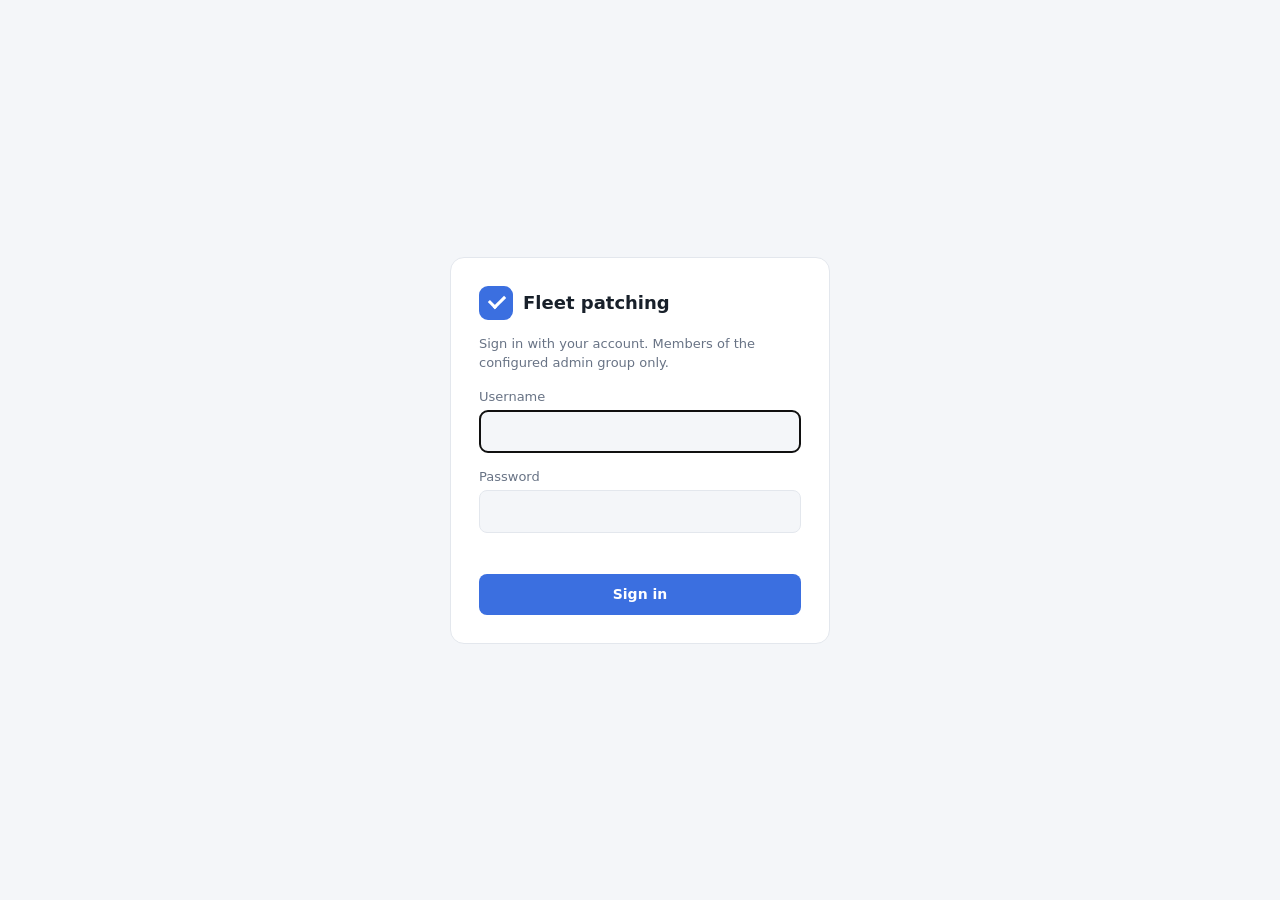
==== www/login.html @ 33665bac "ansiblefleet: initial public release Keep a fleet of Linux machines patched with Ansible from a smal" ====
<!doctype html>
<html lang="en">
<head>
<meta charset="utf-8">
<meta name="viewport" content="width=device-width, initial-scale=1">
<title>Sign in · Fleet patching</title>
<style>
:root { --bg:#f4f6f9; --s:#fff; --fg:#18202a; --m:#687385; --l:#e3e7ed; --a:#3b6fe0; --af:#fff; --f:#c62a32; }
@media (prefers-color-scheme: dark) {
  :root { --bg:#0e1217; --s:#141920; --fg:#e6eaf0; --m:#929cab; --l:#252c36; --a:#6d95ff; --af:#0e1217; --f:#ff6b72; }
}
* { box-sizing: border-box; }
body { margin: 0; min-height: 100vh; display: grid; place-items: center; padding: 16px;
       background: var(--bg); color: var(--fg); font: 14px/1.5 system-ui, -apple-system, "Segoe UI", Roboto, sans-serif; }
form { background: var(--s); border: 1px solid var(--l); border-radius: 14px; padding: 28px;
       width: min(380px, 100%); display: grid; gap: 14px; }
.brand { display: flex; gap: 10px; align-items: center; }
.logo { width: 34px; height: 34px; border-radius: 9px; background: var(--a); position: relative; }
.logo::after { content: ""; position: absolute; left: 10px; top: 9px; width: 13px; height: 7px;
               border: solid var(--af); border-width: 0 0 3px 3px; transform: rotate(-45deg); }
h1 { font-size: 18px; margin: 0; }
p { margin: 0; color: var(--m); font-size: 13px; }
label { display: grid; gap: 4px; font-size: 13px; color: var(--m); }
input { font: inherit; font-size: 15px; padding: 9px 10px; border-radius: 8px; border: 1px solid var(--l);
        background: var(--bg); color: var(--fg); }
button { font: inherit; font-weight: 600; padding: 10px; border-radius: 8px; border: 0;
         background: var(--a); color: var(--af); cursor: pointer; }
#err { color: var(--f); font-size: 13px; min-height: 1em; }
</style>
</head>
<body>
<form id="f">
  <div class="brand"><span class="logo" aria-hidden="true"></span><h1>Fleet patching</h1></div>
  <p>Sign in with your account. Members of the configured admin group only.</p>
  <label>Username<input name="u" autocomplete="username" required autofocus></label>
  <label>Password<input name="p" type="password" autocomplete="current-password" required></label>
  <div id="err" role="alert"></div>
  <button>Sign in</button>
</form>
<script>
document.getElementById("f").onsubmit = async (e) => {
  e.preventDefault();
  const f = e.target, err = document.getElementById("err");
  err.textContent = "";
  const r = await fetch("/api/login", {method: "POST", headers: {"Content-Type": "application/json", "X-Fleet": "1"},
    body: JSON.stringify({username: f.u.value, password: f.p.value})});
  if (r.ok) {
    const next = new URLSearchParams(location.search).get("next") || "/";
    location.href = next.startsWith("/") && !next.startsWith("//") ? next : "/";
    return;
  }
  let j = {};
  try { j = await r.json(); } catch (x) { /* not JSON */ }
  err.textContent = j.error || "Sign-in failed";
  f.p.value = "";
  f.p.focus();
};
</script>
</body>
</html>
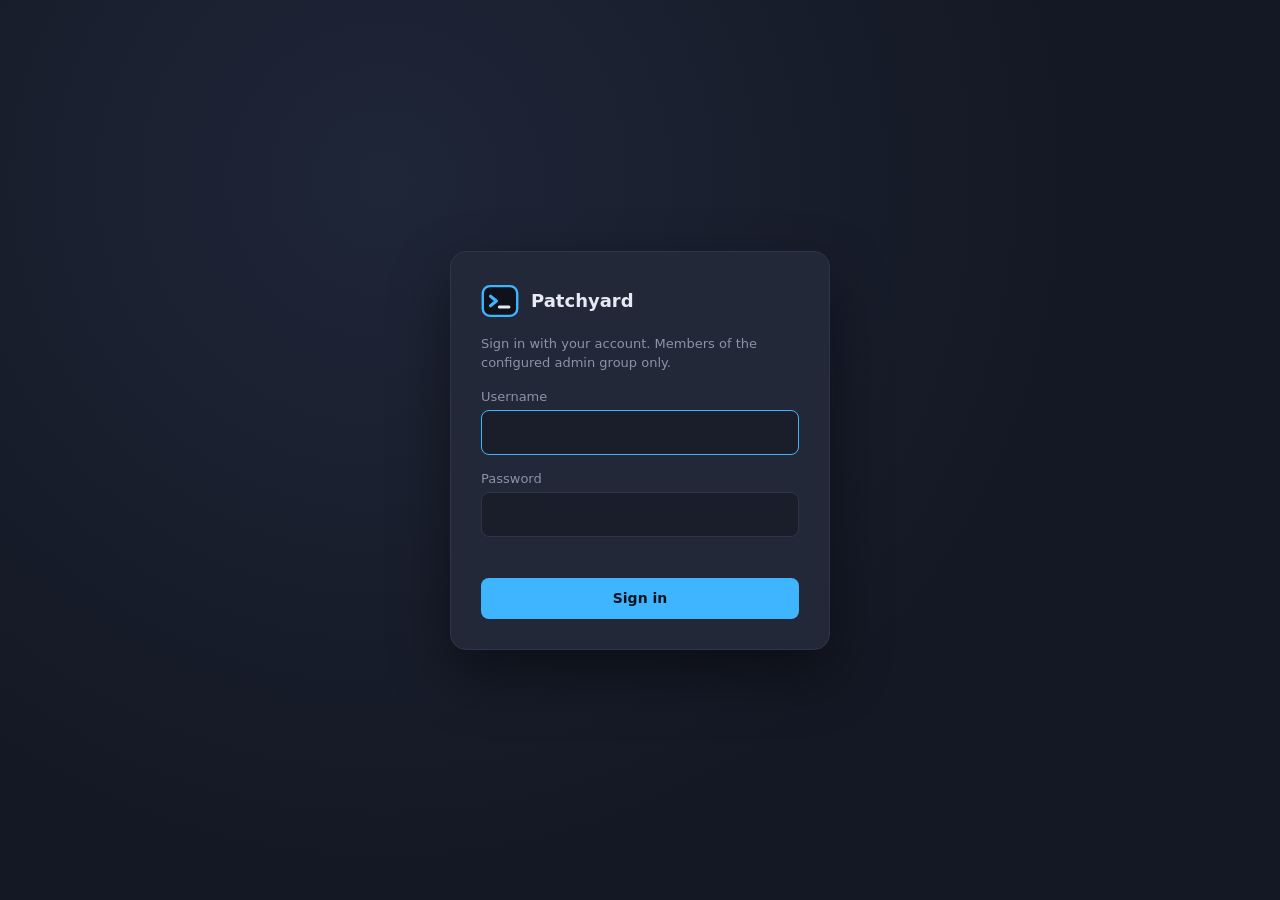
==== commit eb57c95b: "Patchyard: rename from ansiblefleet, plus everything since the first release The package, command an" ====
--- a/www/login.html
+++ b/www/login.html
@@ -3,34 +3,41 @@
 <head>
 <meta charset="utf-8">
 <meta name="viewport" content="width=device-width, initial-scale=1">
-<title>Sign in · Fleet patching</title>
+<title>Sign in · Patchyard</title>
+<link rel="icon" href="data:image/svg+xml,<svg xmlns='http://www.w3.org/2000/svg' viewBox='0 0 32 32'><rect x='1.5' y='3.5' width='29' height='25' rx='6' fill='%23161a26' stroke='%2340b5ff' stroke-width='2'/><path d='M8 12l5 4-5 4' fill='none' stroke='%2340b5ff' stroke-width='2.6' stroke-linecap='round' stroke-linejoin='round'/><path d='M15.5 21h8' stroke='%23e7eaf2' stroke-width='2.6' stroke-linecap='round'/></svg>">
 <style>
-:root { --bg:#f4f6f9; --s:#fff; --fg:#18202a; --m:#687385; --l:#e3e7ed; --a:#3b6fe0; --af:#fff; --f:#c62a32; }
-@media (prefers-color-scheme: dark) {
-  :root { --bg:#0e1217; --s:#141920; --fg:#e6eaf0; --m:#929cab; --l:#252c36; --a:#6d95ff; --af:#0e1217; --f:#ff6b72; }
-}
+:root { color-scheme: dark; --bg:#141824; --s:#222838; --fg:#e7eaf2; --m:#8a93a8; --l:#2e3549; --a:#40b5ff; --af:#0d1520; --f:#ff6b6b; }
 * { box-sizing: border-box; }
 body { margin: 0; min-height: 100vh; display: grid; place-items: center; padding: 16px;
-       background: var(--bg); color: var(--fg); font: 14px/1.5 system-ui, -apple-system, "Segoe UI", Roboto, sans-serif; }
-form { background: var(--s); border: 1px solid var(--l); border-radius: 14px; padding: 28px;
-       width: min(380px, 100%); display: grid; gap: 14px; }
-.brand { display: flex; gap: 10px; align-items: center; }
-.logo { width: 34px; height: 34px; border-radius: 9px; background: var(--a); position: relative; }
-.logo::after { content: ""; position: absolute; left: 10px; top: 9px; width: 13px; height: 7px;
-               border: solid var(--af); border-width: 0 0 3px 3px; transform: rotate(-45deg); }
+       background: radial-gradient(circle at 30% 20%, #1f2638, var(--bg) 60%); color: var(--fg);
+       font: 14px/1.5 system-ui, -apple-system, "Segoe UI", Roboto, sans-serif; }
+form { background: var(--s); border: 1px solid var(--l); border-radius: 16px; padding: 30px;
+       width: min(380px, 100%); display: grid; gap: 14px; box-shadow: 0 24px 60px rgba(0,0,0,.45); }
+.brand { display: flex; gap: 12px; align-items: center; }
+.logo { width: 38px; height: 38px; fill: none; stroke-linecap: round; stroke-linejoin: round; }
+.logo rect { fill: #0f121a; stroke: var(--a); stroke-width: 2; }
+.logo .chev { stroke: var(--a); stroke-width: 2.6; }
+.logo .cur { stroke: var(--fg); stroke-width: 2.6; animation: blink 1.2s steps(1) infinite; }
+@keyframes blink { 50% { opacity: 0; } }
+@media (prefers-reduced-motion: reduce) { .logo .cur { animation: none; } }
 h1 { font-size: 18px; margin: 0; }
 p { margin: 0; color: var(--m); font-size: 13px; }
 label { display: grid; gap: 4px; font-size: 13px; color: var(--m); }
-input { font: inherit; font-size: 15px; padding: 9px 10px; border-radius: 8px; border: 1px solid var(--l);
-        background: var(--bg); color: var(--fg); }
-button { font: inherit; font-weight: 600; padding: 10px; border-radius: 8px; border: 0;
+input { font: inherit; font-size: 15px; padding: 10px 11px; border-radius: 8px; border: 1px solid var(--l);
+        background: #1a1e2b; color: var(--fg); }
+input:focus { border-color: var(--a); outline: none; }
+button { font: inherit; font-weight: 650; padding: 10px; border-radius: 8px; border: 0;
          background: var(--a); color: var(--af); cursor: pointer; }
+button:hover { filter: brightness(1.08); }
 #err { color: var(--f); font-size: 13px; min-height: 1em; }
 </style>
 </head>
 <body>
 <form id="f">
-  <div class="brand"><span class="logo" aria-hidden="true"></span><h1>Fleet patching</h1></div>
+  <div class="brand">
+    <svg class="logo" viewBox="0 0 32 32" aria-hidden="true"><rect x="1.5" y="3.5" width="29" height="25" rx="6"/>
+      <path class="chev" d="M8 12l5 4-5 4"/><path class="cur" d="M15.5 21h8"/></svg>
+    <h1>Patchyard</h1></div>
   <p>Sign in with your account. Members of the configured admin group only.</p>
   <label>Username<input name="u" autocomplete="username" required autofocus></label>
   <label>Password<input name="p" type="password" autocomplete="current-password" required></label>
@@ -42,7 +49,7 @@
   e.preventDefault();
   const f = e.target, err = document.getElementById("err");
   err.textContent = "";
-  const r = await fetch("/api/login", {method: "POST", headers: {"Content-Type": "application/json", "X-Fleet": "1"},
+  const r = await fetch("/api/login", {method: "POST", headers: {"Content-Type": "application/json", "X-Patchyard": "1"},
     body: JSON.stringify({username: f.u.value, password: f.p.value})});
   if (r.ok) {
     const next = new URLSearchParams(location.search).get("next") || "/";
